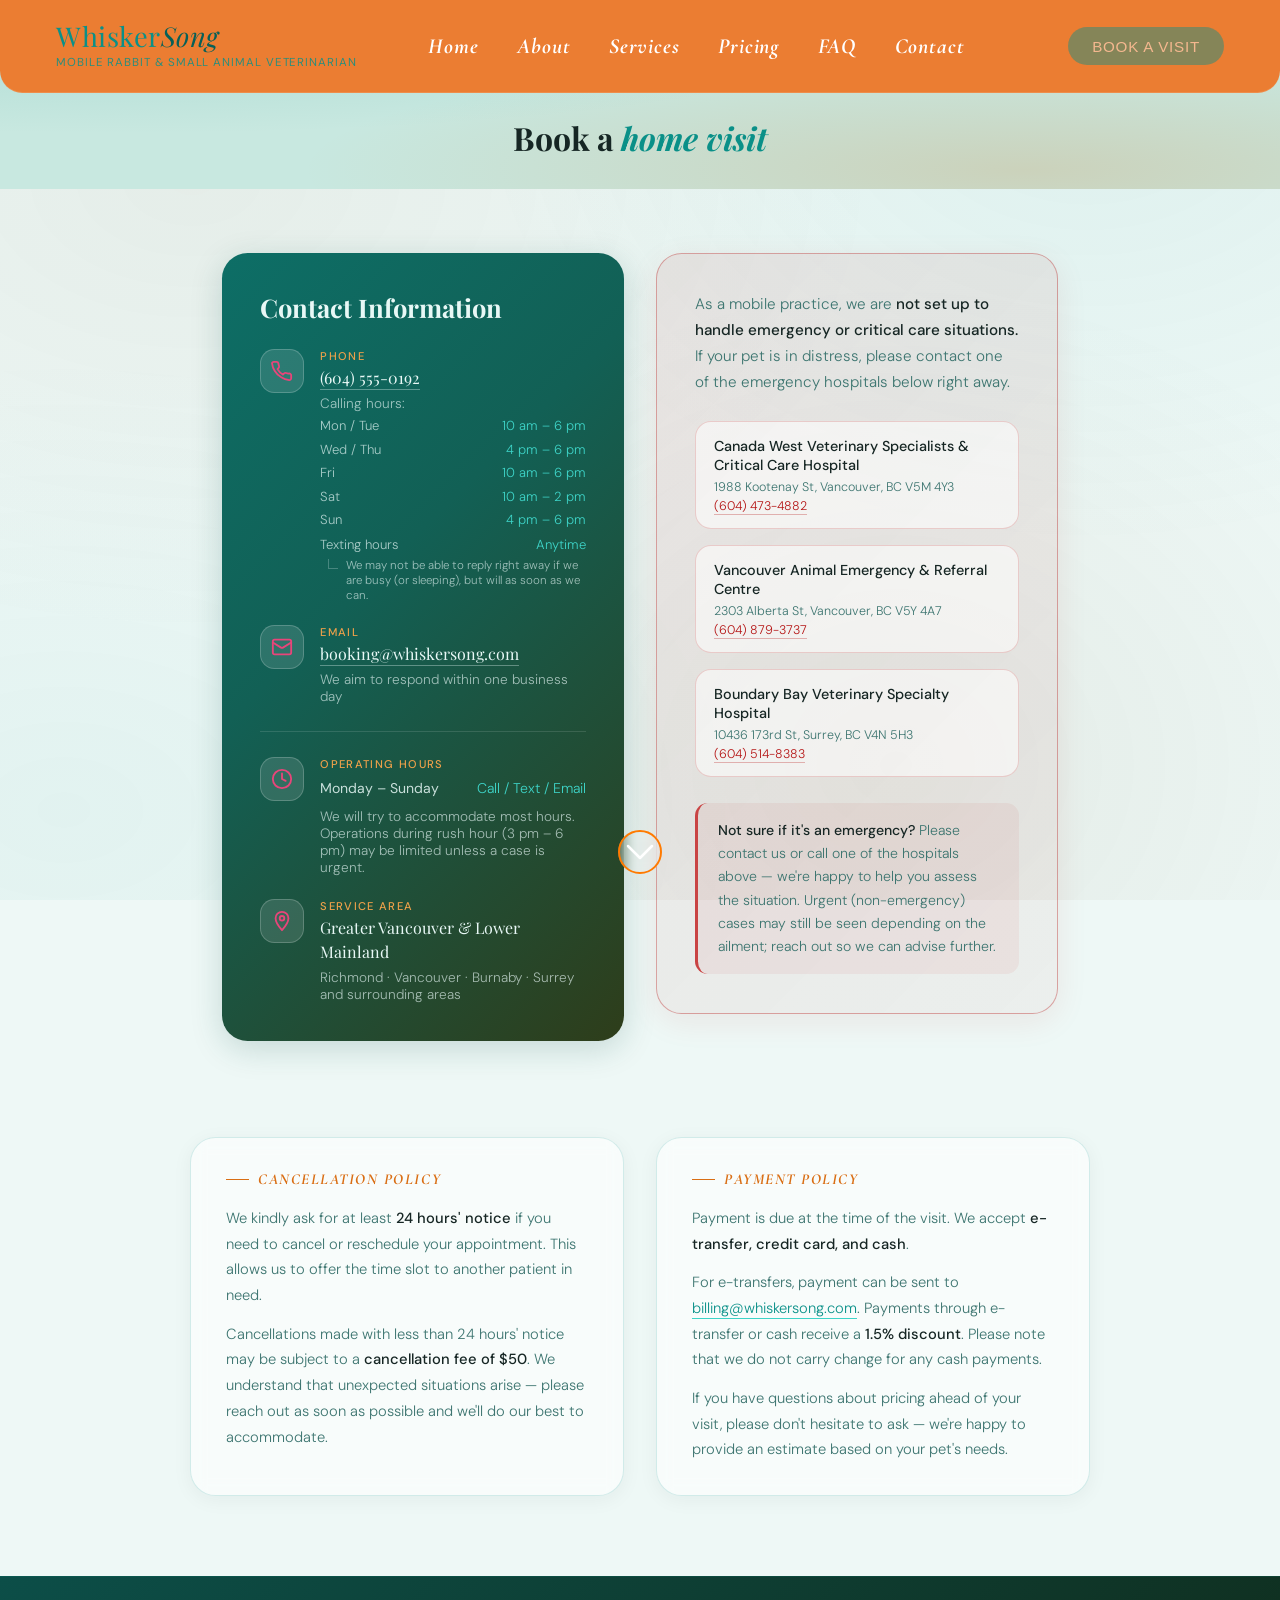
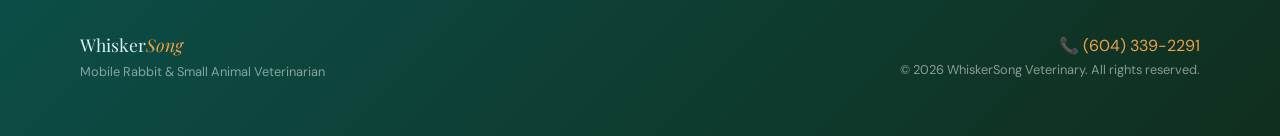
==== whiskersong_-_Book_a_Visit.html @ cba2623b "Rename whiskersong_-_Book_a_Visit(1).html to whiskersong_-_Book_a_Visit.html" ====
<!DOCTYPE html>
<html lang="en">
<head>
<meta charset="UTF-8">
<meta name="viewport" content="width=device-width, initial-scale=1.0">
<title>Book a Visit | WhiskerSong Mobile Rabbit & Small Animal Veterinarian</title>
<meta name="description" content="Book a home visit with WhiskerSong, mobile veterinarian specializing in rabbits, guinea pigs, chinchillas, rats, hedgehogs, ferrets, and other small animals. Serving Greater Vancouver, BC.">
<link href="https://fonts.googleapis.com/css2?family=Playfair+Display:ital,wght@0,400;0,600;1,400&family=DM+Sans:wght@300;400;500&family=Cormorant+Garamond:ital,wght@0,500;1,500&display=swap" rel="stylesheet">
<style>
  :root {
    --sage: #18b8ac;
    --sage-light: #3ed4c8;
    --sage-dark: #0a9088;
    --cream: #e4f2f0;
    --warm-white: #eef8f6;
    --sand: #cce8e4;
    --terra: #d96e14;
    --terra-light: #eda04a;
    --charcoal: #162624;
    --mid: #3d7570;
    --light-text: #6aadaa;
  }

  * { margin: 0; padding: 0; box-sizing: border-box; }
  html { scroll-behavior: smooth; }

  body {
    font-family: 'DM Sans', sans-serif;
    background: var(--warm-white);
    color: var(--charcoal);
    overflow-x: hidden;
  }

  body::before {
    content: '';
    position: fixed; inset: 0; z-index: 0; pointer-events: none;
    background-image:
      radial-gradient(ellipse at 15% 20%, rgba(101,72,28,0.06) 0%, transparent 45%),
      radial-gradient(ellipse at 85% 10%, rgba(10,144,136,0.07) 0%, transparent 40%),
      radial-gradient(ellipse at 70% 85%, rgba(101,72,28,0.07) 0%, transparent 45%),
      radial-gradient(ellipse at 5% 90%,  rgba(10,144,136,0.05) 0%, transparent 40%);
  }

  /* ── NAV ── */
  nav {
    position: fixed; top: 0; left: 0; right: 0; z-index: 100;
    display: flex; align-items: center; justify-content: space-between;
    flex-wrap: wrap; gap: 1rem;
    padding: 1.4rem 3.5rem;
    background: rgba(235,125,50,1.0);
    backdrop-filter: blur(14px);
    border-bottom: 1px solid rgba(255,255,255,0.12);
    border-radius: 0 0 1.4rem 1.4rem;
  }
  .nav-logo {
    font-family: 'Playfair Display', serif;
    font-size: 1.15rem; color: var(--sage-dark); letter-spacing: 0.02em;
  }
  .nav-logo span { color: var(--terra); font-style: italic; }
  .nav-links { display: flex; gap: 2.4rem; list-style: none; flex-wrap: wrap; margin-left: -2rem; }
  .nav-links a {
    text-decoration: none; font-size: 1.35rem; font-weight: 700;
    font-family: 'Cormorant Garamond', serif; font-style: italic;
    color: white; letter-spacing: 0.04em;
    transition: color 0.2s;
  }
  .nav-links a:hover { color: rgba(255,255,255,0.7); }
  .nav-links a.active { color: rgba(255,255,255,0.7); border-bottom: 2px solid rgba(255,255,255,0.5); padding-bottom: 2px; }
  .nav-cta {
    background: #0a9088; color: white;
    border: none; padding: 0.65rem 1.5rem; border-radius: 2rem;
    font-size: 0.95rem; font-weight: 500; letter-spacing: 0.05em;
    text-transform: uppercase; cursor: pointer; transition: background 0.2s;
  }
  .nav-cta:hover { background: #076058; }
  .nav-cta-active {
    background: #0a9088;
    opacity: 0.45;
    pointer-events: none;
  }

  /* ── PAGE HEADER ── */
  .page-header {
    padding: 7.5rem 5rem 2rem;
    background:
      radial-gradient(ellipse at 80% 90%, rgba(217,110,20,0.18) 0%, transparent 50%),
      radial-gradient(ellipse at 10% 20%, rgba(10,144,136,0.12) 0%, transparent 45%),
      #c8e8e0;
    position: relative;
    text-align: center;
  }

  .page-header h1 {
    font-family: 'Playfair Display', serif;
    font-size: clamp(1.5rem, 2.5vw, 2rem);
    line-height: 1.15; color: var(--charcoal); margin-bottom: 0;
  }
  .page-header h1 em { color: var(--sage-dark); font-style: italic; }

  /* ── MAIN CONTENT ── */
  main {
    position: relative; z-index: 1;
    max-width: 900px;
    margin: 0 auto;
    padding: 4rem 2rem 6rem;
    display: grid;
    grid-template-columns: 1fr 1fr;
    gap: 2rem;
    align-items: start;
  }

  /* ── CONTACT CARD ── */
  .contact-card {
    background: linear-gradient(135deg, #0d6e66 0%, #126055 40%, #2e3d1a 100%);
    border: none;
    border-radius: 1.6rem;
    padding: 2.4rem;
    box-shadow: 0 8px 32px rgba(10,80,70,0.18);
  }

  .card-eyebrow {
    font-family: 'Cormorant Garamond', serif;
    font-style: italic; font-weight: 700;
    font-size: 1rem; letter-spacing: 0.1em; text-transform: uppercase;
    color: var(--terra-light); margin-bottom: 1.4rem;
    display: flex; align-items: center; gap: 0.6rem;
  }
  .card-eyebrow::before {
    content: ''; display: inline-block;
    width: 1.4rem; height: 1px; background: var(--terra-light); flex-shrink: 0;
  }

  .contact-card h2 {
    font-family: 'Playfair Display', serif;
    font-size: 1.6rem; color: #e8f8f6; margin-bottom: 1.6rem;
    line-height: 1.25;
  }

  .contact-item {
    display: flex; align-items: flex-start; gap: 1rem;
    margin-bottom: 1.4rem;
  }
  .contact-item:last-child { margin-bottom: 0; }

  .contact-icon {
    width: 44px; height: 44px; flex-shrink: 0;
    background: rgba(255,255,255,0.12); border: 1px solid rgba(255,255,255,0.2);
    border-radius: 0.9rem;
    display: flex; align-items: center; justify-content: center;
  }

  .contact-label {
    font-size: 0.7rem; text-transform: uppercase;
    letter-spacing: 0.12em; color: var(--terra-light);
    margin-bottom: 0.2rem; font-weight: 500;
  }

  .contact-value {
    font-family: 'Playfair Display', serif;
    font-size: 1rem; color: #e8f8f6; line-height: 1.5;
  }

  .contact-value a {
    color: #e8f8f6; text-decoration: none;
    border-bottom: 1px solid rgba(232,248,246,0.35); padding-bottom: 1px;
    transition: color 0.2s, border-color 0.2s;
  }
  .contact-value a:hover { color: var(--terra-light); border-color: var(--terra-light); }

  .contact-sub {
    font-size: 0.85rem; color: rgba(232,248,246,0.65); font-weight: 300; margin-top: 0.3rem;
  }

  .divider {
    border: none; border-top: 1px solid rgba(255,255,255,0.12);
    margin: 1.6rem 0;
  }

  .hours-table { margin-top: 0.5rem; display: flex; flex-direction: column; gap: 0.35rem; }
  .hours-mini {
    margin-top: 0.35rem; margin-bottom: 0.1rem;
    display: flex; flex-direction: column; gap: 0.4rem;
  }
  .hours-mini-row {
    display: flex; justify-content: space-between;
    font-size: 0.82rem; color: rgba(232,248,246,0.7); font-weight: 300;
    column-gap: 1.5rem;
  }
  .hours-mini-row span:first-child { min-width: 6rem; }
  .hours-mini-row .cyan { color: var(--sage-light); }
  .hours-row {
    display: flex; justify-content: space-between; align-items: center;
    font-size: 0.88rem; color: rgba(232,248,246,0.85);
  }
  .hours-row .day { font-weight: 400; }
  .hours-row .time { font-weight: 300; color: var(--sage-light); }
  .hours-divider {
    height: 1px; background: rgba(255,255,255,0.12);
    margin: 0.4rem 0;
  }

  /* ── EMERGENCY CARD ── */
  .emergency-card {
    background: linear-gradient(135deg, rgba(180,20,20,0.08) 0%, rgba(180,20,20,0.04) 100%);
    border: 1.5px solid rgba(180,20,20,0.35);
    border-radius: 1.6rem;
    padding: 2.4rem;
    box-shadow: 0 8px 32px rgba(180,20,20,0.08);
  }

  .emergency-card .card-eyebrow {
    color: #b41414;
  }
  .emergency-card .card-eyebrow::before {
    background: #b41414;
  }

  .emergency-card h2 {
    font-family: 'Playfair Display', serif;
    font-size: 1.5rem; color: var(--charcoal); margin-bottom: 0.9rem;
    line-height: 1.25;
  }

  .emergency-intro {
    font-size: 0.95rem; line-height: 1.7; color: var(--mid);
    font-weight: 300; margin-bottom: 1.6rem;
  }

  .emergency-intro strong {
    color: var(--charcoal); font-weight: 500;
  }

  .hospital-list {
    list-style: none;
    display: flex; flex-direction: column; gap: 1rem;
    margin-bottom: 1.6rem;
  }

  .hospital-item {
    padding: 0.9rem 1.1rem;
    background: rgba(255,255,255,0.55);
    border: 1px solid rgba(180,20,20,0.18);
    border-radius: 1rem;
    transition: border-color 0.2s, background 0.2s;
  }
  .hospital-item:hover {
    border-color: rgba(180,20,20,0.38);
    background: rgba(255,255,255,0.8);
  }

  .hospital-icon { display: none; }

  .hospital-name {
    font-size: 0.9rem; font-weight: 500; color: var(--charcoal);
    line-height: 1.35; margin-bottom: 0.15rem;
  }

  .hospital-note {
    font-size: 0.78rem; color: var(--mid); font-weight: 300; margin-top: 0.2rem;
  }

  .hospital-note a {
    color: #b41414; text-decoration: none;
    border-bottom: 1px solid rgba(180,20,20,0.3);
    transition: color 0.2s;
  }
  .hospital-note a:hover { color: #8a0e0e; }

  .emergency-footer {
    font-size: 0.88rem; line-height: 1.65; color: var(--mid);
    font-weight: 300;
    padding: 1rem 1.2rem;
    background: rgba(180,20,20,0.06);
    border-radius: 0.8rem;
    border-left: 3px solid #c94444;
  }
  .emergency-footer strong { color: var(--charcoal); font-weight: 500; }

  /* ── FOOTER ── */
  footer {
    background: linear-gradient(135deg, #0c4e48 0%, #102e1e 100%);
    color: rgba(255,255,255,0.5);
    padding: 3.5rem 5rem;
    display: flex; justify-content: space-between; align-items: center;
    border-top: 1px solid rgba(10,144,136,0.2);
  }
  .footer-brand { font-family: 'Playfair Display', serif; font-size: 1.1rem; color: #d8f0ee; margin-bottom: 0.4rem; }
  .footer-brand span { color: var(--terra-light); font-style: italic; }
  .footer-sub { font-size: 0.8rem; }
  .footer-links { display: flex; gap: 2rem; list-style: none; }
  .footer-links a { text-decoration: none; font-size: 0.82rem; color: rgba(255,255,255,0.4); transition: color 0.2s; }
  .footer-links a:hover { color: var(--sage-light); }
  .footer-right { text-align: right; font-size: 0.8rem; }
  .footer-phone { color: var(--terra-light); font-size: 1rem; margin-bottom: 0.3rem; }

  /* ── ANIMATIONS ── */
  .fade-up { opacity: 0; transform: translateY(20px); animation: fadeUp 0.65s ease forwards; }
  @keyframes fadeUp { to { opacity: 1; transform: translateY(0); } }
  .delay-1 { animation-delay: 0.1s; }
  .delay-2 { animation-delay: 0.22s; }
  .delay-3 { animation-delay: 0.34s; }

  /* ── RESPONSIVE ── */
  @media (max-width: 700px) {
    nav { padding: 1rem 1.5rem; }
    .nav-links { gap: 1.2rem; }
    .nav-links a { font-size: 1.05rem; }
    .page-header { padding: 8rem 2rem 3.5rem; text-align: center; }
    main { grid-template-columns: 1fr; padding: 3rem 1.2rem 5rem; }
    footer { flex-direction: column; gap: 1.5rem; text-align: center; padding: 2.5rem 2rem; }
    .footer-right { text-align: center; }
  }
</style>
</head>
<body>

<!-- NAV -->
<nav role="navigation" aria-label="Main navigation">
  <div class="nav-logo">
    <div style="font-family:'Playfair Display',serif;font-size:1.7rem;color:#0a9088;letter-spacing:0.02em;line-height:1.1;">Whisker<span style="color:#076058;font-style:italic;">Song</span></div>
    <div style="font-family:'DM Sans',sans-serif;font-size:0.72rem;color:#0a9088;letter-spacing:0.08em;text-transform:uppercase;opacity:0.85;margin-top:0.15rem;">Mobile Rabbit & Small Animal Veterinarian</div>
  </div>
  <ul class="nav-links">
    <li><a href="#">Home</a></li>
    <li><a href="#">About</a></li>
    <li><a href="#">Services</a></li>
    <li><a href="#">Pricing</a></li>
    <li><a href="#">FAQ</a></li>
    <li><a href="#">Contact</a></li>
  </ul>
  <button class="nav-cta nav-cta-active">Book a Visit</button>
</nav>

<!-- PAGE HEADER -->
<div class="page-header">
  <h1 class="fade-up">Book a <em>home visit</em></h1>
</div>

<!-- MAIN CONTENT -->
<main>

  <!-- CONTACT INFO CARD -->
  <div class="contact-card fade-up delay-1">
    <h2>Contact Information</h2>

    <div class="contact-item">
      <div class="contact-icon"><svg width="22" height="22" viewBox="0 0 24 24" fill="none" stroke="#e8457a" stroke-width="2" stroke-linecap="round" stroke-linejoin="round"><path d="M22 16.92v3a2 2 0 0 1-2.18 2 19.79 19.79 0 0 1-8.63-3.07A19.5 19.5 0 0 1 4.15 12a19.79 19.79 0 0 1-3.07-8.67A2 2 0 0 1 3.06 2h3a2 2 0 0 1 2 1.72c.127.96.361 1.903.7 2.81a2 2 0 0 1-.45 2.11L7.09 9.91a16 16 0 0 0 6 6l1.27-1.27a2 2 0 0 1 2.11-.45c.907.339 1.85.573 2.81.7A2 2 0 0 1 22 16.92z"/></svg></div>
      <div>
        <div class="contact-label">Phone</div>
        <div class="contact-value"><a href="tel:+16045550192">(604) 555-0192</a></div>
        <div class="contact-sub">Calling hours:</div>
        <div class="hours-mini">
          <div class="hours-mini-row"><span>Mon / Tue</span><span class="cyan">10 am – 6 pm</span></div>
          <div class="hours-mini-row"><span>Wed / Thu</span><span class="cyan">4 pm – 6 pm</span></div>
          <div class="hours-mini-row"><span>Fri</span><span class="cyan">10 am – 6 pm</span></div>
          <div class="hours-mini-row"><span>Sat</span><span class="cyan">10 am – 2 pm</span></div>
          <div class="hours-mini-row"><span>Sun</span><span class="cyan">4 pm – 6 pm</span></div>
        </div>
        <div class="hours-mini" style="margin-top:0.5rem">
          <div class="hours-mini-row"><span>Texting hours</span><span class="cyan">Anytime</span></div>
        </div>
        <div style="display:flex; gap:0.5rem; margin-top:0.3rem; padding-left:0.5rem;">
          <div style="width:0.6rem; height:0.6rem; border-left:1px solid rgba(232,248,246,0.25); border-bottom:1px solid rgba(232,248,246,0.25); flex-shrink:0; align-self:flex-start; margin-top:0.1rem;"></div>
          <div class="contact-sub" style="font-size:0.72rem; margin-top:0;">We may not be able to reply right away if we are busy (or sleeping), but will as soon as we can.</div>
        </div>
      </div>
    </div>

    <div class="contact-item">
      <div class="contact-icon"><svg width="22" height="22" viewBox="0 0 24 24" fill="none" stroke="#e8457a" stroke-width="2" stroke-linecap="round" stroke-linejoin="round"><rect x="2" y="4" width="20" height="16" rx="2"/><path d="m22 7-8.97 5.7a1.94 1.94 0 0 1-2.06 0L2 7"/></svg></div>
      <div>
        <div class="contact-label">Email</div>
        <div class="contact-value"><a href="mailto:booking@whiskersong.com">booking@whiskersong.com</a></div>
        <div class="contact-sub">We aim to respond within one business day</div>
      </div>
    </div>

    <hr class="divider">

    <div class="contact-item">
      <div class="contact-icon"><svg width="22" height="22" viewBox="0 0 24 24" fill="none" stroke="#e8457a" stroke-width="2" stroke-linecap="round" stroke-linejoin="round"><circle cx="12" cy="12" r="10"/><polyline points="12 6 12 12 16 14"/></svg></div>
      <div style="width:100%">
        <div class="contact-label">Operating Hours</div>
        <div class="hours-table">
          <div class="hours-row"><span class="day">Monday – Sunday</span><span class="time">Call / Text / Email</span></div>
        </div>
        <div class="contact-sub" style="margin-top:0.7rem">We will try to accommodate most hours. Operations during rush hour (3 pm – 6 pm) may be limited unless a case is urgent.</div>
      </div>
    </div>

    <div class="contact-item">
      <div class="contact-icon"><svg width="22" height="22" viewBox="0 0 24 24" fill="none" stroke="#e8457a" stroke-width="2" stroke-linecap="round" stroke-linejoin="round"><path d="M12 2C8.13 2 5 5.13 5 9c0 5.25 7 13 7 13s7-7.75 7-13c0-3.87-3.13-7-7-7z"/><circle cx="12" cy="9" r="2.5"/></svg></div>
      <div>
        <div class="contact-label">Service Area</div>
        <div class="contact-value">Greater Vancouver & Lower Mainland</div>
        <div class="contact-sub">Richmond · Vancouver · Burnaby · Surrey and surrounding areas</div>
      </div>
    </div>
  </div>

  <!-- EMERGENCY DISCLAIMER CARD -->
  <div class="emergency-card fade-up delay-2">

    <p class="emergency-intro">
      As a mobile practice, we are <strong>not set up to handle emergency or critical care situations.</strong> If your pet is in distress, please contact one of the emergency hospitals below right away.
    </p>

    <ul class="hospital-list" aria-label="Emergency veterinary hospitals">
      <li class="hospital-item">
        <div class="hospital-name">Canada West Veterinary Specialists & Critical Care Hospital</div>
        <div class="hospital-note">1988 Kootenay St, Vancouver, BC V5M 4Y3</div>
        <div class="hospital-note"><a href="tel:+16044734882">(604) 473-4882</a></div>
      </li>
      <li class="hospital-item">
        <div class="hospital-name">Vancouver Animal Emergency & Referral Centre</div>
        <div class="hospital-note">2303 Alberta St, Vancouver, BC V5Y 4A7</div>
        <div class="hospital-note"><a href="tel:+16048793737">(604) 879-3737</a></div>
      </li>
      <li class="hospital-item">
        <div class="hospital-name">Boundary Bay Veterinary Specialty Hospital</div>
        <div class="hospital-note">10436 173rd St, Surrey, BC V4N 5H3</div>
        <div class="hospital-note"><a href="tel:+16045148383">(604) 514-8383</a></div>
      </li>
    </ul>

    <div class="emergency-footer">
      <strong>Not sure if it's an emergency?</strong> Please contact us or call one of the hospitals above — we're happy to help you assess the situation. Urgent (non-emergency) cases may still be seen depending on the ailment; reach out so we can advise further.
    </div>
  </div>

</main>

<!-- POLICY SECTION -->
<section class="policy-section">
  <div class="policy-grid">

    <div class="policy-card">
      <div class="policy-eyebrow">Cancellation Policy</div>
      <p>We kindly ask for at least <strong>24 hours' notice</strong> if you need to cancel or reschedule your appointment. This allows us to offer the time slot to another patient in need.</p>
      <p>Cancellations made with less than 24 hours' notice may be subject to a <strong>cancellation fee of $50</strong>. We understand that unexpected situations arise — please reach out as soon as possible and we'll do our best to accommodate.</p>
    </div>

    <div class="policy-card">
      <div class="policy-eyebrow">Payment Policy</div>
      <p>Payment is due at the time of the visit. We accept <strong>e-transfer, credit card, and cash</strong>.</p>
      <p>For e-transfers, payment can be sent to <a href="mailto:billing@whiskersong.com">billing@whiskersong.com</a>. Payments through e-transfer or cash receive a <strong>1.5% discount</strong>. Please note that we do not carry change for any cash payments.</p>
      <p>If you have questions about pricing ahead of your visit, please don't hesitate to ask — we're happy to provide an estimate based on your pet's needs.</p>
    </div>

  </div>
</section>

<style>
  .policy-section {
    position: relative; z-index: 1;
    padding: 0 2rem 5rem;
  }
  .policy-grid {
    max-width: 900px; margin: 0 auto;
    display: grid; grid-template-columns: 1fr 1fr; gap: 2rem;
  }
  .policy-card {
    background: rgba(255,255,255,0.6);
    border: 1px solid rgba(10,144,136,0.16);
    border-radius: 1.6rem;
    padding: 2rem 2.2rem;
    box-shadow: 0 4px 20px rgba(22,38,36,0.05);
    backdrop-filter: blur(8px);
  }
  .policy-eyebrow {
    font-family: 'Cormorant Garamond', serif;
    font-style: italic; font-weight: 700;
    font-size: 0.95rem; letter-spacing: 0.1em; text-transform: uppercase;
    color: var(--terra); margin-bottom: 1.1rem;
    display: flex; align-items: center; gap: 0.6rem;
  }
  .policy-eyebrow::before {
    content: ''; display: inline-block;
    width: 1.4rem; height: 1px; background: var(--terra); flex-shrink: 0;
  }
  .policy-card p {
    font-size: 0.92rem; line-height: 1.75; color: var(--mid);
    font-weight: 300; margin-bottom: 0.8rem;
  }
  .policy-card p:last-child { margin-bottom: 0; }
  .policy-card p strong { color: var(--charcoal); font-weight: 500; }
  .policy-card p a {
    color: var(--sage-dark); text-decoration: none;
    border-bottom: 1px solid var(--sage-light);
    transition: color 0.2s, border-color 0.2s;
  }
  .policy-card p a:hover { color: var(--terra); border-color: var(--terra); }

  @media (max-width: 700px) {
    .policy-grid { grid-template-columns: 1fr; }
    .policy-section { padding: 0 1.2rem 4rem; }
  }
</style>

<!-- FOOTER -->
<footer role="contentinfo" aria-label="Site footer">
  <div>
    <div class="footer-brand">Whisker<span>Song</span></div>
    <div class="footer-sub">Mobile Rabbit & Small Animal Veterinarian</div>
  </div>
  <ul class="footer-links">
  </ul>
  <div class="footer-right">
    <div class="footer-phone">📞 (604) 339-2291</div>
    <div>© 2026 WhiskerSong Veterinary. All rights reserved.</div>
  </div>
</footer>

<!-- Scroll Down indicator -->
<div class="scroll-down" id="scrollDown" aria-label="Scroll down" role="button" tabindex="0" onclick="window.scrollBy({top: window.innerHeight * 0.8, behavior: 'smooth'})">
  <svg width="36" height="36" viewBox="0 0 36 36" fill="none" xmlns="http://www.w3.org/2000/svg">
    <polyline points="6,12 18,24 30,12" stroke="white" stroke-width="2.5" stroke-linecap="round" stroke-linejoin="round"/>
  </svg>
</div>

<!-- Scroll Up indicator -->
<div class="scroll-up" id="scrollUp" aria-label="Scroll to previous section" role="button" tabindex="0">
  <svg width="36" height="36" viewBox="0 0 36 36" fill="none" xmlns="http://www.w3.org/2000/svg">
    <polyline points="6,24 18,12 30,24" stroke="white" stroke-width="2.5" stroke-linecap="round" stroke-linejoin="round"/>
  </svg>
</div>

<style>
  .scroll-down, .scroll-up {
    position: fixed;
    left: 50%;
    transform: translateX(-50%);
    z-index: 200;
    cursor: pointer;
    width: 44px; height: 44px;
    display: flex; align-items: center; justify-content: center;
    border-radius: 50%;
    background: rgba(255,255,255,0.15);
    backdrop-filter: blur(6px);
    border: 2px solid #ff7a00;
    transition: opacity 0.4s ease, transform 0.3s ease, background 0.2s;
  }
  .scroll-down:hover, .scroll-up:hover {
    background: rgba(255,255,255,0.28);
    transform: translateX(-50%) scale(1.1);
  }
  .scroll-down { bottom: 1.6rem; animation: bobDown 2s ease-in-out infinite; }
  .scroll-up   { top: 5.5rem;   animation: bobUp   2s ease-in-out infinite; opacity: 0; pointer-events: none; border-color: #00d4c8; }

  .scroll-up.visible   { opacity: 1; pointer-events: auto; }
  .scroll-down.hidden  { opacity: 0; pointer-events: none; }

  @keyframes bobDown {
    0%, 100% { transform: translateX(-50%) translateY(0); }
    50%       { transform: translateX(-50%) translateY(5px); }
  }
  @keyframes bobUp {
    0%, 100% { transform: translateX(-50%) translateY(0); }
    50%       { transform: translateX(-50%) translateY(-5px); }
  }
</style>

<script>
  const scrollDown = document.getElementById('scrollDown');
  const scrollUp   = document.getElementById('scrollUp');

  const sections = Array.from(document.querySelectorAll('section, footer'));

  function getPreviousSection() {
    const threshold = window.scrollY - 80;
    const above = sections.filter(s => s.offsetTop < threshold);
    return above.length ? above[above.length - 1] : null;
  }

  scrollUp.addEventListener('click', () => {
    const prev = getPreviousSection();
    if (prev) {
      window.scrollTo({ top: prev.offsetTop, behavior: 'smooth' });
    } else {
      window.scrollTo({ top: 0, behavior: 'smooth' });
    }
  });

  window.addEventListener('scroll', () => {
    const scrolled = window.scrollY;
    const maxScroll = document.body.scrollHeight - window.innerHeight;

    if (scrolled > 120) {
      scrollUp.classList.add('visible');
    } else {
      scrollUp.classList.remove('visible');
    }

    if (scrolled >= maxScroll - 60) {
      scrollDown.classList.add('hidden');
    } else {
      scrollDown.classList.remove('hidden');
    }
  });
</script>

</body>
</html>
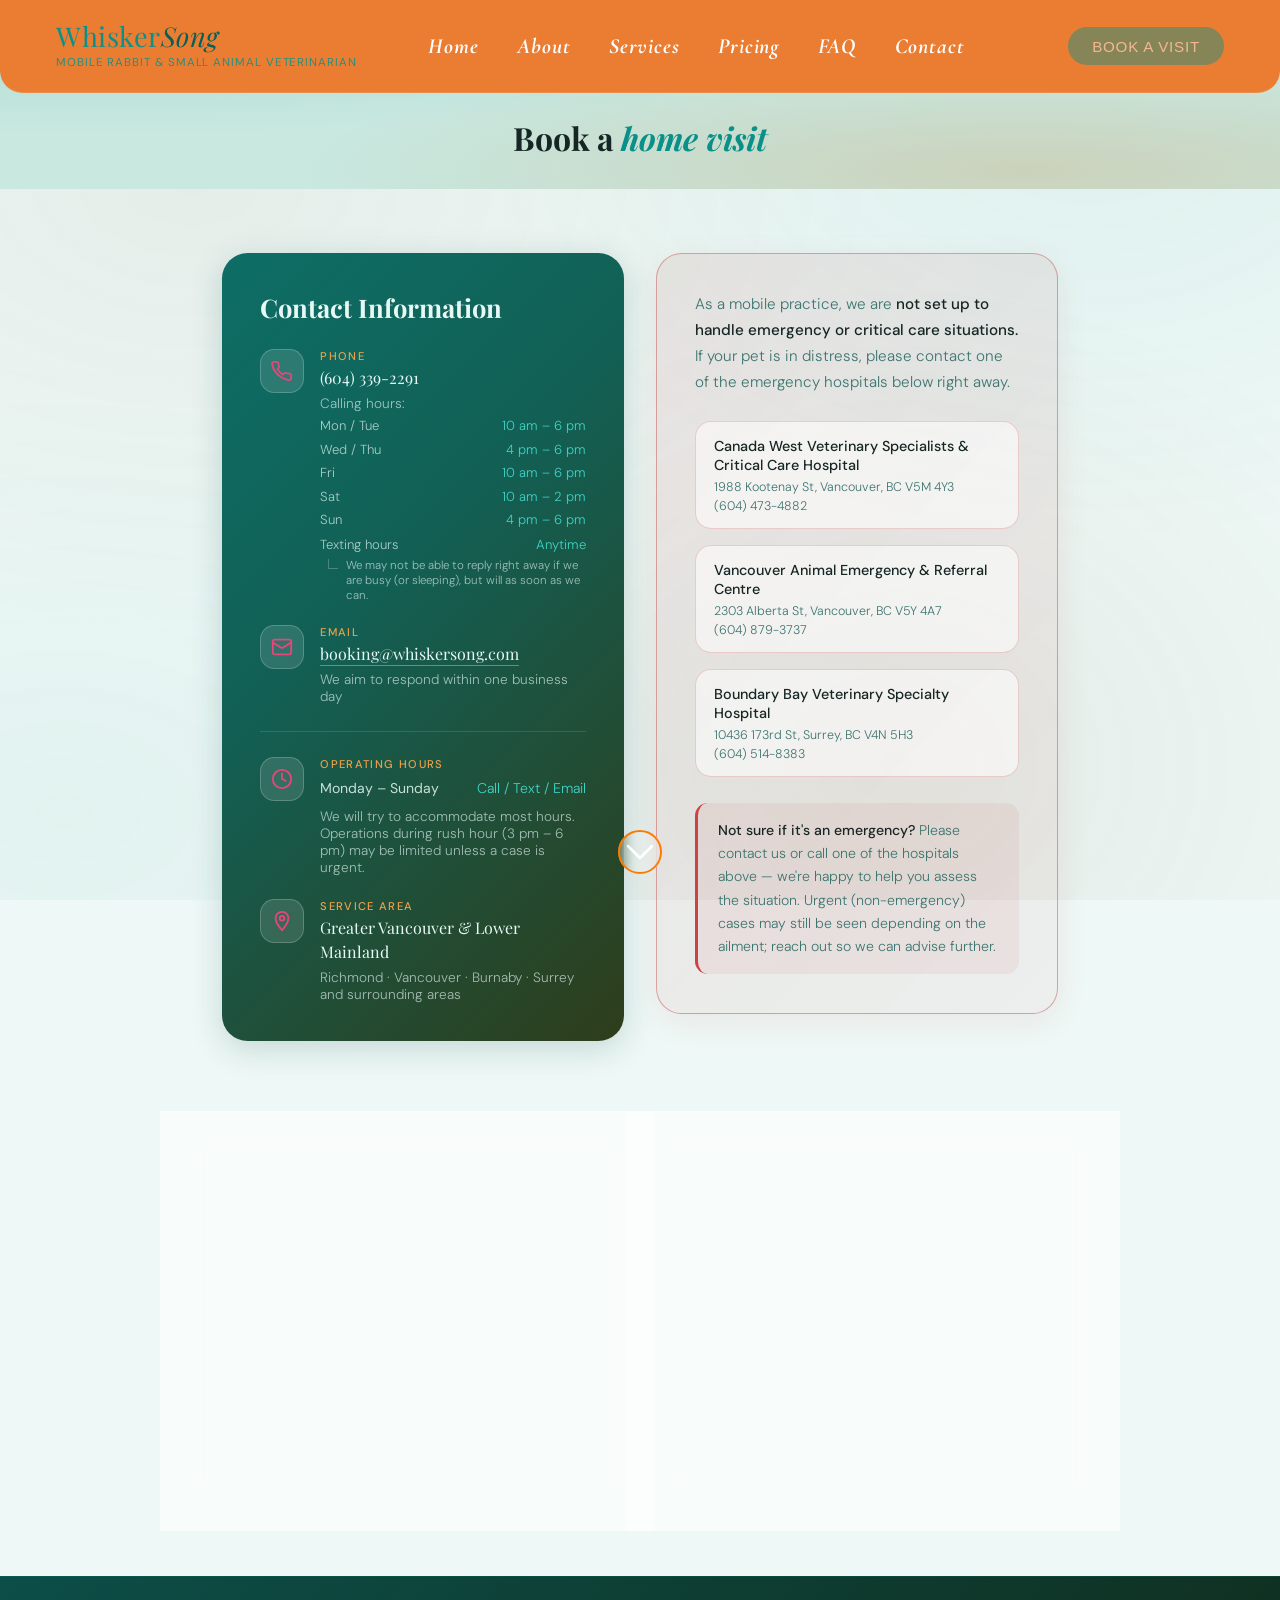
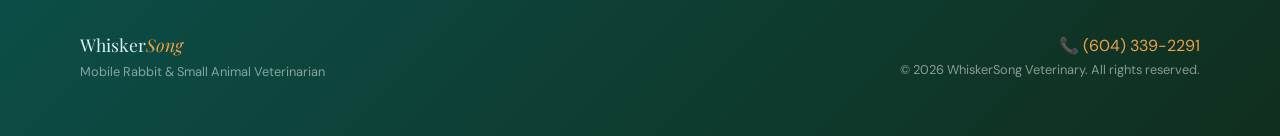
==== commit 5372b777: "Update whiskersong_-_Book_a_Visit.html" ====
--- a/whiskersong_-_Book_a_Visit.html
+++ b/whiskersong_-_Book_a_Visit.html
@@ -321,12 +321,12 @@
     <div style="font-family:'DM Sans',sans-serif;font-size:0.72rem;color:#0a9088;letter-spacing:0.08em;text-transform:uppercase;opacity:0.85;margin-top:0.15rem;">Mobile Rabbit & Small Animal Veterinarian</div>
   </div>
   <ul class="nav-links">
-    <li><a href="#">Home</a></li>
-    <li><a href="#">About</a></li>
-    <li><a href="#">Services</a></li>
-    <li><a href="#">Pricing</a></li>
-    <li><a href="#">FAQ</a></li>
-    <li><a href="#">Contact</a></li>
+    <li><a href="https://whiskersong.com" target="_top">Home</a></li>
+    <li><a href="https://whiskersong.com/about" target="_top">About</a></li>
+    <li><a href="https://whiskersong.com/services" target="_top">Services</a></li>
+    <li><a href="https://whiskersong.com/pricing" target="_top">Pricing</a></li>
+    <li><a href="https://whiskersong.com/faq" target="_top">FAQ</a></li>
+    <li><a href="https://whiskersong.com/contact" target="_top">Contact</a></li>
   </ul>
   <button class="nav-cta nav-cta-active">Book a Visit</button>
 </nav>
@@ -347,7 +347,7 @@
       <div class="contact-icon"><svg width="22" height="22" viewBox="0 0 24 24" fill="none" stroke="#e8457a" stroke-width="2" stroke-linecap="round" stroke-linejoin="round"><path d="M22 16.92v3a2 2 0 0 1-2.18 2 19.79 19.79 0 0 1-8.63-3.07A19.5 19.5 0 0 1 4.15 12a19.79 19.79 0 0 1-3.07-8.67A2 2 0 0 1 3.06 2h3a2 2 0 0 1 2 1.72c.127.96.361 1.903.7 2.81a2 2 0 0 1-.45 2.11L7.09 9.91a16 16 0 0 0 6 6l1.27-1.27a2 2 0 0 1 2.11-.45c.907.339 1.85.573 2.81.7A2 2 0 0 1 22 16.92z"/></svg></div>
       <div>
         <div class="contact-label">Phone</div>
-        <div class="contact-value"><a href="tel:+16045550192">(604) 555-0192</a></div>
+        <div class="contact-value">(604) 339-2291</div>
         <div class="contact-sub">Calling hours:</div>
         <div class="hours-mini">
           <div class="hours-mini-row"><span>Mon / Tue</span><span class="cyan">10 am – 6 pm</span></div>
@@ -409,17 +409,17 @@
       <li class="hospital-item">
         <div class="hospital-name">Canada West Veterinary Specialists & Critical Care Hospital</div>
         <div class="hospital-note">1988 Kootenay St, Vancouver, BC V5M 4Y3</div>
-        <div class="hospital-note"><a href="tel:+16044734882">(604) 473-4882</a></div>
+        <div class="hospital-note">(604) 473-4882</div>
       </li>
       <li class="hospital-item">
         <div class="hospital-name">Vancouver Animal Emergency & Referral Centre</div>
         <div class="hospital-note">2303 Alberta St, Vancouver, BC V5Y 4A7</div>
-        <div class="hospital-note"><a href="tel:+16048793737">(604) 879-3737</a></div>
+        <div class="hospital-note">(604) 879-3737</div>
       </li>
       <li class="hospital-item">
         <div class="hospital-name">Boundary Bay Veterinary Specialty Hospital</div>
         <div class="hospital-note">10436 173rd St, Surrey, BC V4N 5H3</div>
-        <div class="hospital-note"><a href="tel:+16045148383">(604) 514-8383</a></div>
+        <div class="hospital-note">(604) 514-8383</div>
       </li>
     </ul>
 
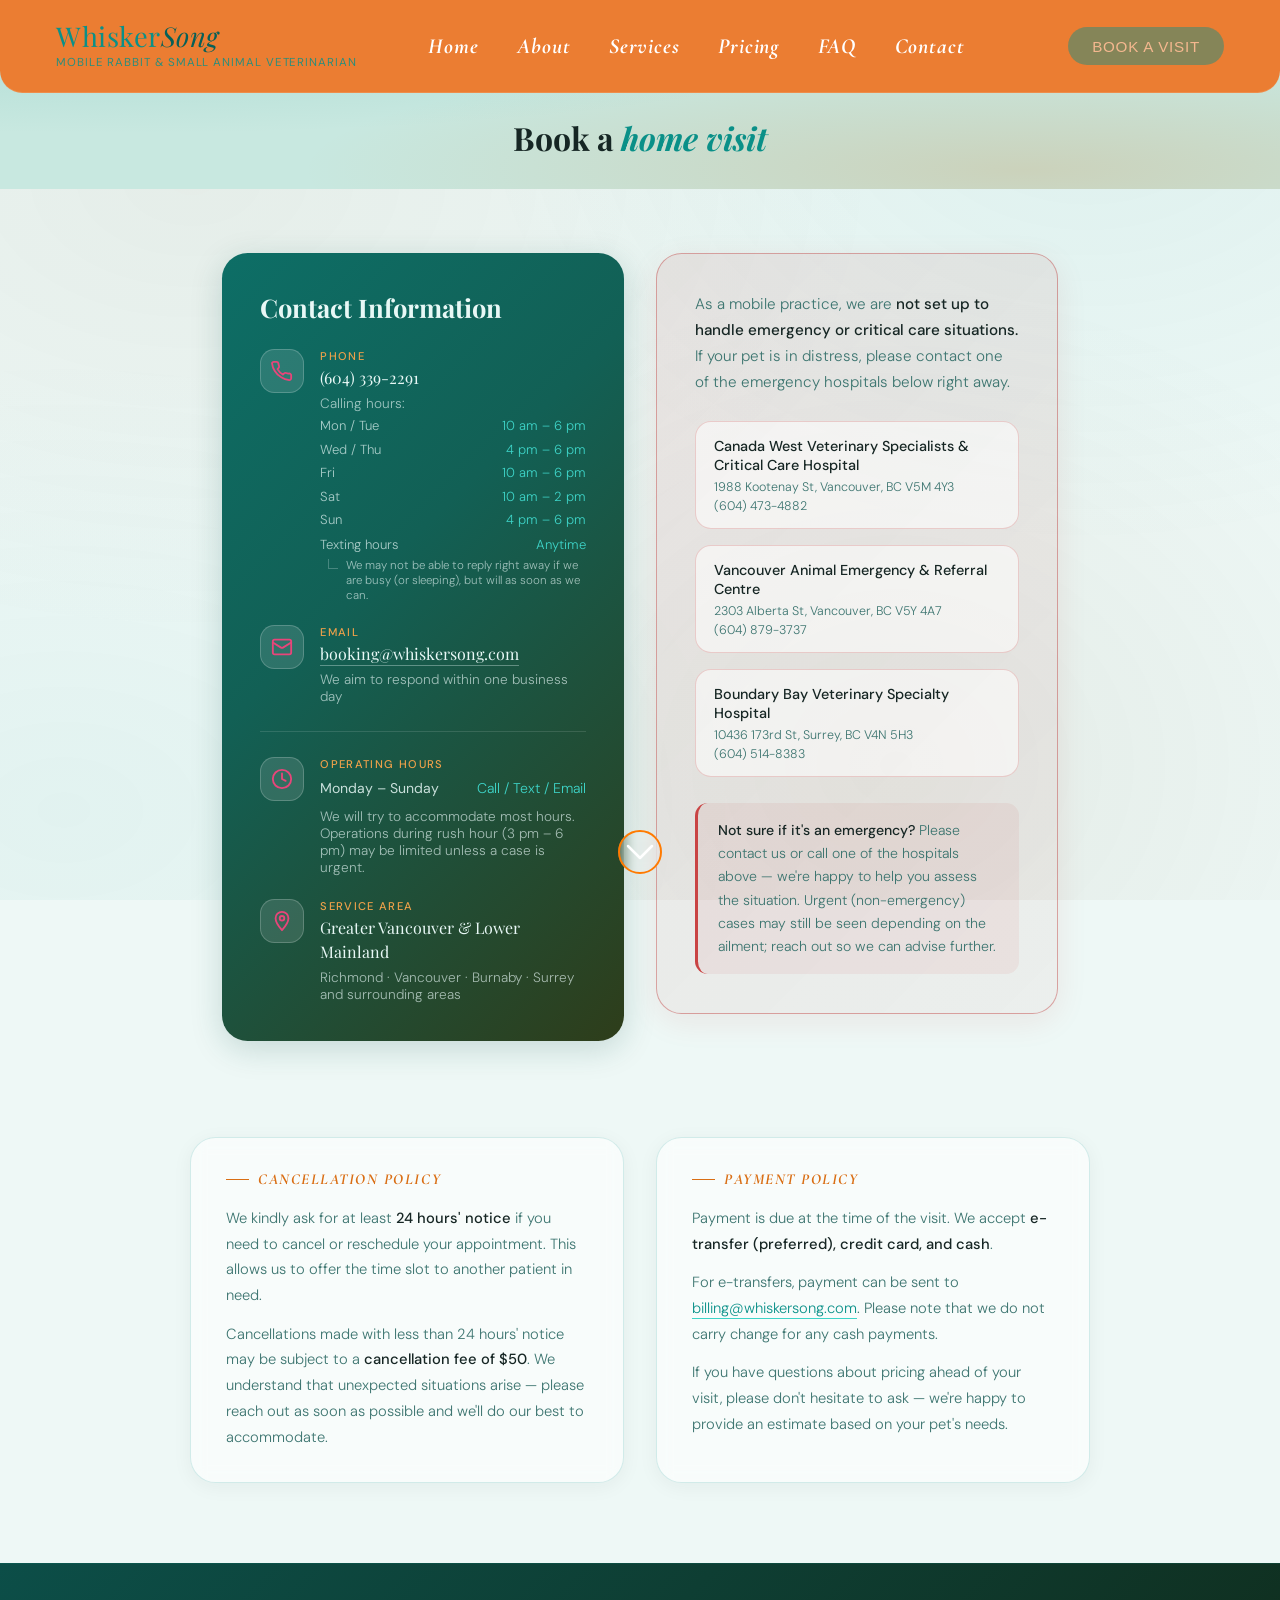
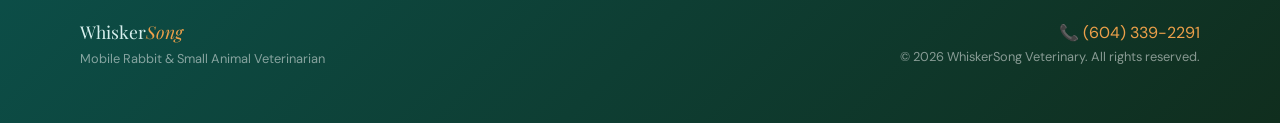
==== commit 0ccab141: "Update whiskersong_-_Book_a_Visit.html" ====
--- a/whiskersong_-_Book_a_Visit.html
+++ b/whiskersong_-_Book_a_Visit.html
@@ -442,8 +442,8 @@
 
     <div class="policy-card">
       <div class="policy-eyebrow">Payment Policy</div>
-      <p>Payment is due at the time of the visit. We accept <strong>e-transfer, credit card, and cash</strong>.</p>
-      <p>For e-transfers, payment can be sent to <a href="mailto:billing@whiskersong.com">billing@whiskersong.com</a>. Payments through e-transfer or cash receive a <strong>1.5% discount</strong>. Please note that we do not carry change for any cash payments.</p>
+      <p>Payment is due at the time of the visit. We accept <strong>e-transfer (preferred), credit card, and cash</strong>.</p>
+      <p>For e-transfers, payment can be sent to <a href="mailto:billing@whiskersong.com">billing@whiskersong.com</a>. Please note that we do not carry change for any cash payments.</p>
       <p>If you have questions about pricing ahead of your visit, please don't hesitate to ask — we're happy to provide an estimate based on your pet's needs.</p>
     </div>
 
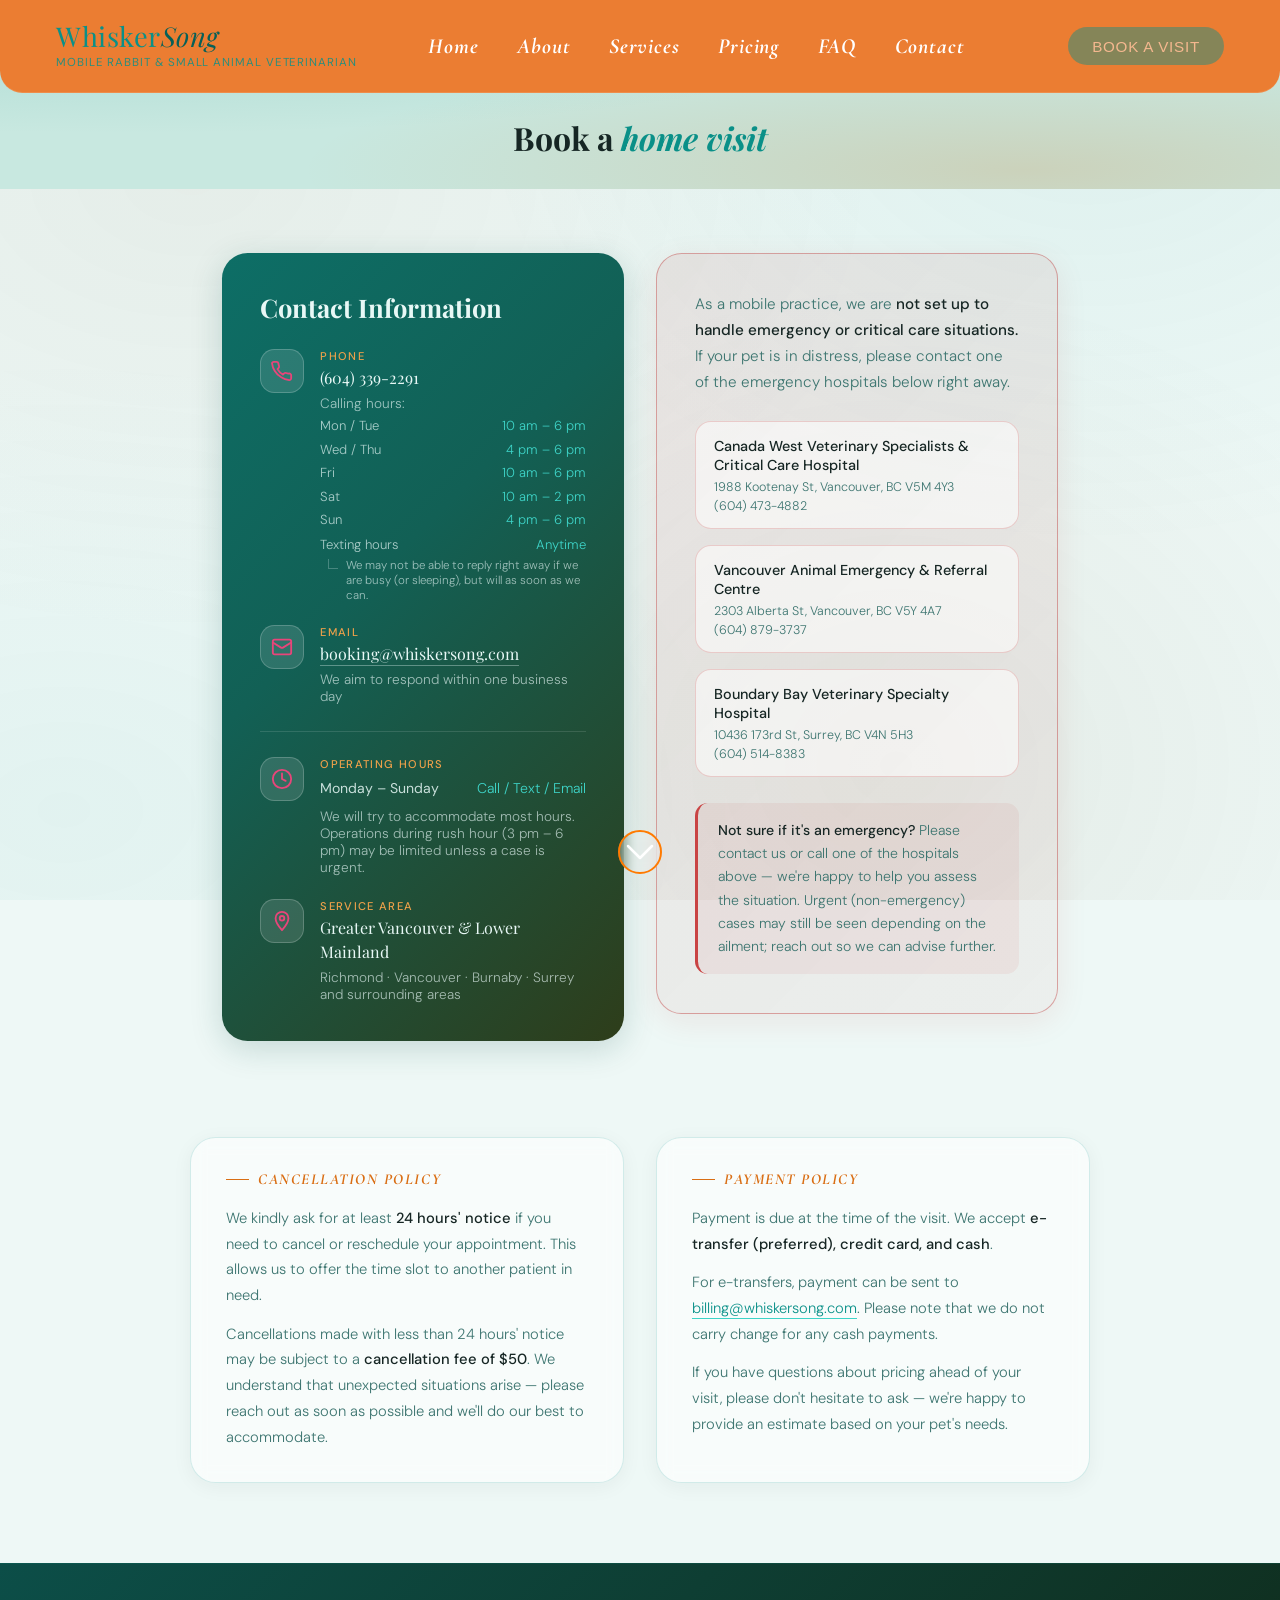
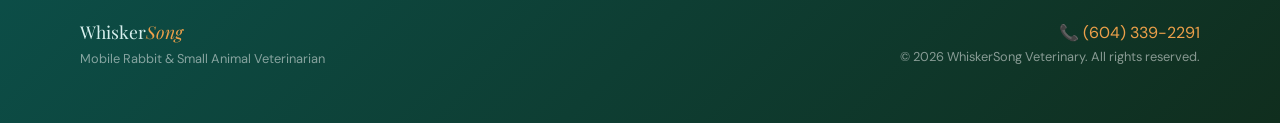
==== commit 0eadd4f9: "Add files via upload" ====
--- a/whiskersong_-_Book_a_Visit.html
+++ b/whiskersong_-_Book_a_Visit.html
@@ -6,80 +6,15 @@
 <title>Book a Visit | WhiskerSong Mobile Rabbit & Small Animal Veterinarian</title>
 <meta name="description" content="Book a home visit with WhiskerSong, mobile veterinarian specializing in rabbits, guinea pigs, chinchillas, rats, hedgehogs, ferrets, and other small animals. Serving Greater Vancouver, BC.">
 <link href="https://fonts.googleapis.com/css2?family=Playfair+Display:ital,wght@0,400;0,600;1,400&family=DM+Sans:wght@300;400;500&family=Cormorant+Garamond:ital,wght@0,500;1,500&display=swap" rel="stylesheet">
+<link rel="stylesheet" href="styles.css">
 <style>
-  :root {
-    --sage: #18b8ac;
-    --sage-light: #3ed4c8;
-    --sage-dark: #0a9088;
-    --cream: #e4f2f0;
-    --warm-white: #eef8f6;
-    --sand: #cce8e4;
-    --terra: #d96e14;
-    --terra-light: #eda04a;
-    --charcoal: #162624;
-    --mid: #3d7570;
-    --light-text: #6aadaa;
-  }
-
-  * { margin: 0; padding: 0; box-sizing: border-box; }
-  html { scroll-behavior: smooth; }
-
-  body {
-    font-family: 'DM Sans', sans-serif;
-    background: var(--warm-white);
-    color: var(--charcoal);
-    overflow-x: hidden;
-  }
-
-  body::before {
-    content: '';
-    position: fixed; inset: 0; z-index: 0; pointer-events: none;
-    background-image:
-      radial-gradient(ellipse at 15% 20%, rgba(101,72,28,0.06) 0%, transparent 45%),
-      radial-gradient(ellipse at 85% 10%, rgba(10,144,136,0.07) 0%, transparent 40%),
-      radial-gradient(ellipse at 70% 85%, rgba(101,72,28,0.07) 0%, transparent 45%),
-      radial-gradient(ellipse at 5% 90%,  rgba(10,144,136,0.05) 0%, transparent 40%);
-  }
-
-  /* ── NAV ── */
-  nav {
-    position: fixed; top: 0; left: 0; right: 0; z-index: 100;
-    display: flex; align-items: center; justify-content: space-between;
-    flex-wrap: wrap; gap: 1rem;
-    padding: 1.4rem 3.5rem;
-    background: rgba(235,125,50,1.0);
-    backdrop-filter: blur(14px);
-    border-bottom: 1px solid rgba(255,255,255,0.12);
-    border-radius: 0 0 1.4rem 1.4rem;
-  }
-  .nav-logo {
-    font-family: 'Playfair Display', serif;
-    font-size: 1.15rem; color: var(--sage-dark); letter-spacing: 0.02em;
-  }
-  .nav-logo span { color: var(--terra); font-style: italic; }
-  .nav-links { display: flex; gap: 2.4rem; list-style: none; flex-wrap: wrap; margin-left: -2rem; }
-  .nav-links a {
-    text-decoration: none; font-size: 1.35rem; font-weight: 700;
-    font-family: 'Cormorant Garamond', serif; font-style: italic;
-    color: white; letter-spacing: 0.04em;
-    transition: color 0.2s;
-  }
-  .nav-links a:hover { color: rgba(255,255,255,0.7); }
-  .nav-links a.active { color: rgba(255,255,255,0.7); border-bottom: 2px solid rgba(255,255,255,0.5); padding-bottom: 2px; }
-  .nav-cta {
-    background: #0a9088; color: white;
-    border: none; padding: 0.65rem 1.5rem; border-radius: 2rem;
-    font-size: 0.95rem; font-weight: 500; letter-spacing: 0.05em;
-    text-transform: uppercase; cursor: pointer; transition: background 0.2s;
-  }
-  .nav-cta:hover { background: #076058; }
-  .nav-cta-active {
+.nav-cta-active {
     background: #0a9088;
     opacity: 0.45;
     pointer-events: none;
   }
 
-  /* ── PAGE HEADER ── */
+/* ── PAGE HEADER ── */
   .page-header {
     padding: 7.5rem 5rem 2rem;
     background:
@@ -90,14 +25,15 @@
     text-align: center;
   }
 
-  .page-header h1 {
+.page-header h1 {
     font-family: 'Playfair Display', serif;
     font-size: clamp(1.5rem, 2.5vw, 2rem);
     line-height: 1.15; color: var(--charcoal); margin-bottom: 0;
   }
-  .page-header h1 em { color: var(--sage-dark); font-style: italic; }
-
-  /* ── MAIN CONTENT ── */
+
+.page-header h1 em { color: var(--sage-dark); font-style: italic; }
+
+/* ── MAIN CONTENT ── */
   main {
     position: relative; z-index: 1;
     max-width: 900px;
@@ -109,7 +45,7 @@
     align-items: start;
   }
 
-  /* ── CONTACT CARD ── */
+/* ── CONTACT CARD ── */
   .contact-card {
     background: linear-gradient(135deg, #0d6e66 0%, #126055 40%, #2e3d1a 100%);
     border: none;
@@ -118,88 +54,99 @@
     box-shadow: 0 8px 32px rgba(10,80,70,0.18);
   }
 
-  .card-eyebrow {
+.card-eyebrow {
     font-family: 'Cormorant Garamond', serif;
     font-style: italic; font-weight: 700;
     font-size: 1rem; letter-spacing: 0.1em; text-transform: uppercase;
     color: var(--terra-light); margin-bottom: 1.4rem;
     display: flex; align-items: center; gap: 0.6rem;
   }
-  .card-eyebrow::before {
+
+.card-eyebrow::before {
     content: ''; display: inline-block;
     width: 1.4rem; height: 1px; background: var(--terra-light); flex-shrink: 0;
   }
 
-  .contact-card h2 {
+.contact-card h2 {
     font-family: 'Playfair Display', serif;
     font-size: 1.6rem; color: #e8f8f6; margin-bottom: 1.6rem;
     line-height: 1.25;
   }
 
-  .contact-item {
+.contact-item {
     display: flex; align-items: flex-start; gap: 1rem;
     margin-bottom: 1.4rem;
   }
-  .contact-item:last-child { margin-bottom: 0; }
-
-  .contact-icon {
+
+.contact-item:last-child { margin-bottom: 0; }
+
+.contact-icon {
     width: 44px; height: 44px; flex-shrink: 0;
     background: rgba(255,255,255,0.12); border: 1px solid rgba(255,255,255,0.2);
     border-radius: 0.9rem;
     display: flex; align-items: center; justify-content: center;
   }
 
-  .contact-label {
+.contact-label {
     font-size: 0.7rem; text-transform: uppercase;
     letter-spacing: 0.12em; color: var(--terra-light);
     margin-bottom: 0.2rem; font-weight: 500;
   }
 
-  .contact-value {
+.contact-value {
     font-family: 'Playfair Display', serif;
     font-size: 1rem; color: #e8f8f6; line-height: 1.5;
   }
 
-  .contact-value a {
+.contact-value a {
     color: #e8f8f6; text-decoration: none;
     border-bottom: 1px solid rgba(232,248,246,0.35); padding-bottom: 1px;
     transition: color 0.2s, border-color 0.2s;
   }
-  .contact-value a:hover { color: var(--terra-light); border-color: var(--terra-light); }
-
-  .contact-sub {
+
+.contact-value a:hover { color: var(--terra-light); border-color: var(--terra-light); }
+
+.contact-sub {
     font-size: 0.85rem; color: rgba(232,248,246,0.65); font-weight: 300; margin-top: 0.3rem;
   }
 
-  .divider {
+.divider {
     border: none; border-top: 1px solid rgba(255,255,255,0.12);
     margin: 1.6rem 0;
   }
 
-  .hours-table { margin-top: 0.5rem; display: flex; flex-direction: column; gap: 0.35rem; }
-  .hours-mini {
+.hours-table { margin-top: 0.5rem; display: flex; flex-direction: column; gap: 0.35rem; }
+
+.hours-mini {
     margin-top: 0.35rem; margin-bottom: 0.1rem;
     display: flex; flex-direction: column; gap: 0.4rem;
   }
-  .hours-mini-row {
+
+.hours-mini-row {
     display: flex; justify-content: space-between;
     font-size: 0.82rem; color: rgba(232,248,246,0.7); font-weight: 300;
     column-gap: 1.5rem;
   }
-  .hours-mini-row span:first-child { min-width: 6rem; }
-  .hours-mini-row .cyan { color: var(--sage-light); }
-  .hours-row {
+
+.hours-mini-row span:first-child { min-width: 6rem; }
+
+.hours-mini-row .cyan { color: var(--sage-light); }
+
+.hours-row {
     display: flex; justify-content: space-between; align-items: center;
     font-size: 0.88rem; color: rgba(232,248,246,0.85);
   }
-  .hours-row .day { font-weight: 400; }
-  .hours-row .time { font-weight: 300; color: var(--sage-light); }
-  .hours-divider {
+
+.hours-row .day { font-weight: 400; }
+
+.hours-row .time { font-weight: 300; color: var(--sage-light); }
+
+.hours-divider {
     height: 1px; background: rgba(255,255,255,0.12);
     margin: 0.4rem 0;
   }
 
-  /* ── EMERGENCY CARD ── */
+/* ── EMERGENCY CARD ── */
   .emergency-card {
     background: linear-gradient(135deg, rgba(180,20,20,0.08) 0%, rgba(180,20,20,0.04) 100%);
     border: 1.5px solid rgba(180,20,20,0.35);
@@ -208,65 +155,68 @@
     box-shadow: 0 8px 32px rgba(180,20,20,0.08);
   }
 
-  .emergency-card .card-eyebrow {
+.emergency-card .card-eyebrow {
     color: #b41414;
   }
-  .emergency-card .card-eyebrow::before {
+
+.emergency-card .card-eyebrow::before {
     background: #b41414;
   }
 
-  .emergency-card h2 {
+.emergency-card h2 {
     font-family: 'Playfair Display', serif;
     font-size: 1.5rem; color: var(--charcoal); margin-bottom: 0.9rem;
     line-height: 1.25;
   }
 
-  .emergency-intro {
+.emergency-intro {
     font-size: 0.95rem; line-height: 1.7; color: var(--mid);
     font-weight: 300; margin-bottom: 1.6rem;
   }
 
-  .emergency-intro strong {
+.emergency-intro strong {
     color: var(--charcoal); font-weight: 500;
   }
 
-  .hospital-list {
+.hospital-list {
     list-style: none;
     display: flex; flex-direction: column; gap: 1rem;
     margin-bottom: 1.6rem;
   }
 
-  .hospital-item {
+.hospital-item {
     padding: 0.9rem 1.1rem;
     background: rgba(255,255,255,0.55);
     border: 1px solid rgba(180,20,20,0.18);
     border-radius: 1rem;
     transition: border-color 0.2s, background 0.2s;
   }
-  .hospital-item:hover {
+
+.hospital-item:hover {
     border-color: rgba(180,20,20,0.38);
     background: rgba(255,255,255,0.8);
   }
 
-  .hospital-icon { display: none; }
-
-  .hospital-name {
+.hospital-icon { display: none; }
+
+.hospital-name {
     font-size: 0.9rem; font-weight: 500; color: var(--charcoal);
     line-height: 1.35; margin-bottom: 0.15rem;
   }
 
-  .hospital-note {
+.hospital-note {
     font-size: 0.78rem; color: var(--mid); font-weight: 300; margin-top: 0.2rem;
   }
 
-  .hospital-note a {
+.hospital-note a {
     color: #b41414; text-decoration: none;
     border-bottom: 1px solid rgba(180,20,20,0.3);
     transition: color 0.2s;
   }
-  .hospital-note a:hover { color: #8a0e0e; }
-
-  .emergency-footer {
+
+.hospital-note a:hover { color: #8a0e0e; }
+
+.emergency-footer {
     font-size: 0.88rem; line-height: 1.65; color: var(--mid);
     font-weight: 300;
     padding: 1rem 1.2rem;
@@ -274,41 +224,80 @@
     border-radius: 0.8rem;
     border-left: 3px solid #c94444;
   }
-  .emergency-footer strong { color: var(--charcoal); font-weight: 500; }
-
-  /* ── FOOTER ── */
-  footer {
-    background: linear-gradient(135deg, #0c4e48 0%, #102e1e 100%);
-    color: rgba(255,255,255,0.5);
-    padding: 3.5rem 5rem;
-    display: flex; justify-content: space-between; align-items: center;
-    border-top: 1px solid rgba(10,144,136,0.2);
-  }
-  .footer-brand { font-family: 'Playfair Display', serif; font-size: 1.1rem; color: #d8f0ee; margin-bottom: 0.4rem; }
-  .footer-brand span { color: var(--terra-light); font-style: italic; }
-  .footer-sub { font-size: 0.8rem; }
-  .footer-links { display: flex; gap: 2rem; list-style: none; }
-  .footer-links a { text-decoration: none; font-size: 0.82rem; color: rgba(255,255,255,0.4); transition: color 0.2s; }
-  .footer-links a:hover { color: var(--sage-light); }
-  .footer-right { text-align: right; font-size: 0.8rem; }
-  .footer-phone { color: var(--terra-light); font-size: 1rem; margin-bottom: 0.3rem; }
-
-  /* ── ANIMATIONS ── */
-  .fade-up { opacity: 0; transform: translateY(20px); animation: fadeUp 0.65s ease forwards; }
-  @keyframes fadeUp { to { opacity: 1; transform: translateY(0); } }
-  .delay-1 { animation-delay: 0.1s; }
-  .delay-2 { animation-delay: 0.22s; }
-  .delay-3 { animation-delay: 0.34s; }
-
-  /* ── RESPONSIVE ── */
-  @media (max-width: 700px) {
+
+.emergency-footer strong { color: var(--charcoal); font-weight: 500; }
+
+/* ── RESPONSIVE ── */
+  @media (max-width: 768px) {
     nav { padding: 1rem 1.5rem; }
     .nav-links { gap: 1.2rem; }
     .nav-links a { font-size: 1.05rem; }
-    .page-header { padding: 8rem 2rem 3.5rem; text-align: center; }
-    main { grid-template-columns: 1fr; padding: 3rem 1.2rem 5rem; }
+    .page-header { padding: 2.5rem 1.5rem 2rem; text-align: center; }
+    main { grid-template-columns: 1fr; padding: 2rem 1.2rem 5rem; }
     footer { flex-direction: column; gap: 1.5rem; text-align: center; padding: 2.5rem 2rem; }
     .footer-right { text-align: center; }
+    /* keep the cards inside the viewport on narrow phones */
+    .contact-card, .emergency-card { padding: 1.6rem 1.3rem; }
+    .contact-item { gap: 0.8rem; }
+    .contact-icon { width: 40px; height: 40px; }
+    .contact-value { overflow-wrap: anywhere; }
+    .hours-mini-row { column-gap: 0.8rem; }
+    .hours-mini-row span:first-child { min-width: 0; }
+  }
+
+.policy-section {
+    position: relative; z-index: 1;
+    padding: 0 2rem 5rem;
+  }
+
+.policy-grid {
+    max-width: 900px; margin: 0 auto;
+    display: grid; grid-template-columns: 1fr 1fr; gap: 2rem;
+  }
+
+.policy-card {
+    background: rgba(255,255,255,0.6);
+    border: 1px solid rgba(10,144,136,0.16);
+    border-radius: 1.6rem;
+    padding: 2rem 2.2rem;
+    box-shadow: 0 4px 20px rgba(22,38,36,0.05);
+    backdrop-filter: blur(8px);
+  }
+
+.policy-eyebrow {
+    font-family: 'Cormorant Garamond', serif;
+    font-style: italic; font-weight: 700;
+    font-size: 0.95rem; letter-spacing: 0.1em; text-transform: uppercase;
+    color: var(--terra); margin-bottom: 1.1rem;
+    display: flex; align-items: center; gap: 0.6rem;
+  }
+
+.policy-eyebrow::before {
+    content: ''; display: inline-block;
+    width: 1.4rem; height: 1px; background: var(--terra); flex-shrink: 0;
+  }
+
+.policy-card p {
+    font-size: 0.92rem; line-height: 1.75; color: var(--mid);
+    font-weight: 300; margin-bottom: 0.8rem;
+  }
+
+.policy-card p:last-child { margin-bottom: 0; }
+
+.policy-card p strong { color: var(--charcoal); font-weight: 500; }
+
+.policy-card p a {
+    color: var(--sage-dark); text-decoration: none;
+    border-bottom: 1px solid var(--sage-light);
+    transition: color 0.2s, border-color 0.2s;
+  }
+
+.policy-card p a:hover { color: var(--terra); border-color: var(--terra); }
+
+@media (max-width: 768px) {
+    .policy-grid { grid-template-columns: 1fr; }
+    .policy-section { padding: 0 1.2rem 4rem; }
+    .policy-card { padding: 1.6rem 1.3rem; }
   }
 </style>
 </head>
@@ -450,53 +439,6 @@
   </div>
 </section>
 
-<style>
-  .policy-section {
-    position: relative; z-index: 1;
-    padding: 0 2rem 5rem;
-  }
-  .policy-grid {
-    max-width: 900px; margin: 0 auto;
-    display: grid; grid-template-columns: 1fr 1fr; gap: 2rem;
-  }
-  .policy-card {
-    background: rgba(255,255,255,0.6);
-    border: 1px solid rgba(10,144,136,0.16);
-    border-radius: 1.6rem;
-    padding: 2rem 2.2rem;
-    box-shadow: 0 4px 20px rgba(22,38,36,0.05);
-    backdrop-filter: blur(8px);
-  }
-  .policy-eyebrow {
-    font-family: 'Cormorant Garamond', serif;
-    font-style: italic; font-weight: 700;
-    font-size: 0.95rem; letter-spacing: 0.1em; text-transform: uppercase;
-    color: var(--terra); margin-bottom: 1.1rem;
-    display: flex; align-items: center; gap: 0.6rem;
-  }
-  .policy-eyebrow::before {
-    content: ''; display: inline-block;
-    width: 1.4rem; height: 1px; background: var(--terra); flex-shrink: 0;
-  }
-  .policy-card p {
-    font-size: 0.92rem; line-height: 1.75; color: var(--mid);
-    font-weight: 300; margin-bottom: 0.8rem;
-  }
-  .policy-card p:last-child { margin-bottom: 0; }
-  .policy-card p strong { color: var(--charcoal); font-weight: 500; }
-  .policy-card p a {
-    color: var(--sage-dark); text-decoration: none;
-    border-bottom: 1px solid var(--sage-light);
-    transition: color 0.2s, border-color 0.2s;
-  }
-  .policy-card p a:hover { color: var(--terra); border-color: var(--terra); }
-
-  @media (max-width: 700px) {
-    .policy-grid { grid-template-columns: 1fr; }
-    .policy-section { padding: 0 1.2rem 4rem; }
-  }
-</style>
-
 <!-- FOOTER -->
 <footer role="contentinfo" aria-label="Site footer">
   <div>
@@ -525,79 +467,7 @@
   </svg>
 </div>
 
-<style>
-  .scroll-down, .scroll-up {
-    position: fixed;
-    left: 50%;
-    transform: translateX(-50%);
-    z-index: 200;
-    cursor: pointer;
-    width: 44px; height: 44px;
-    display: flex; align-items: center; justify-content: center;
-    border-radius: 50%;
-    background: rgba(255,255,255,0.15);
-    backdrop-filter: blur(6px);
-    border: 2px solid #ff7a00;
-    transition: opacity 0.4s ease, transform 0.3s ease, background 0.2s;
-  }
-  .scroll-down:hover, .scroll-up:hover {
-    background: rgba(255,255,255,0.28);
-    transform: translateX(-50%) scale(1.1);
-  }
-  .scroll-down { bottom: 1.6rem; animation: bobDown 2s ease-in-out infinite; }
-  .scroll-up   { top: 5.5rem;   animation: bobUp   2s ease-in-out infinite; opacity: 0; pointer-events: none; border-color: #00d4c8; }
-
-  .scroll-up.visible   { opacity: 1; pointer-events: auto; }
-  .scroll-down.hidden  { opacity: 0; pointer-events: none; }
-
-  @keyframes bobDown {
-    0%, 100% { transform: translateX(-50%) translateY(0); }
-    50%       { transform: translateX(-50%) translateY(5px); }
-  }
-  @keyframes bobUp {
-    0%, 100% { transform: translateX(-50%) translateY(0); }
-    50%       { transform: translateX(-50%) translateY(-5px); }
-  }
-</style>
-
-<script>
-  const scrollDown = document.getElementById('scrollDown');
-  const scrollUp   = document.getElementById('scrollUp');
-
-  const sections = Array.from(document.querySelectorAll('section, footer'));
-
-  function getPreviousSection() {
-    const threshold = window.scrollY - 80;
-    const above = sections.filter(s => s.offsetTop < threshold);
-    return above.length ? above[above.length - 1] : null;
-  }
-
-  scrollUp.addEventListener('click', () => {
-    const prev = getPreviousSection();
-    if (prev) {
-      window.scrollTo({ top: prev.offsetTop, behavior: 'smooth' });
-    } else {
-      window.scrollTo({ top: 0, behavior: 'smooth' });
-    }
-  });
-
-  window.addEventListener('scroll', () => {
-    const scrolled = window.scrollY;
-    const maxScroll = document.body.scrollHeight - window.innerHeight;
-
-    if (scrolled > 120) {
-      scrollUp.classList.add('visible');
-    } else {
-      scrollUp.classList.remove('visible');
-    }
-
-    if (scrolled >= maxScroll - 60) {
-      scrollDown.classList.add('hidden');
-    } else {
-      scrollDown.classList.remove('hidden');
-    }
-  });
-</script>
+<script src="scripts.js" defer></script>
 
 </body>
 </html>
--- a/styles.css
+++ b/styles.css
@@ -0,0 +1,192 @@
+/* ============================================================
+   WhiskerSong — shared styles
+   Common across all pages: design tokens, reset, base body,
+   texture overlay, nav, buttons, footer, scroll indicators,
+   and shared animations. Page-specific rules stay inline in
+   each page's <style> block (they override anything here).
+   ============================================================ */
+
+/* ── DESIGN TOKENS ── */
+:root {
+  --sage: #18b8ac;
+  --sage-light: #3ed4c8;
+  --sage-dark: #0a9088;
+  --cream: #e4f2f0;
+  --warm-white: #eef8f6;
+  --sand: #cce8e4;
+  --terra: #d96e14;
+  --terra-light: #eda04a;
+  --charcoal: #162624;
+  --mid: #3d7570;
+  --light-text: #6aadaa;
+}
+
+/* ── RESET ── */
+* { margin: 0; padding: 0; box-sizing: border-box; }
+html { scroll-behavior: smooth; }
+
+/* ── BASE BODY (pages may override background/color) ── */
+body {
+  font-family: 'DM Sans', sans-serif;
+  background: var(--warm-white);
+  color: var(--charcoal);
+  /* clip (not hidden) prevents a horizontal scroll container, which would
+     otherwise break the sticky mobile nav below */
+  overflow-x: clip;
+}
+
+/* ── WOODSY TEXTURE OVERLAY ── */
+body::before {
+  content: '';
+  position: fixed; inset: 0; z-index: 0; pointer-events: none;
+  background-image:
+    radial-gradient(ellipse at 15% 20%, rgba(101,72,28,0.06) 0%, transparent 45%),
+    radial-gradient(ellipse at 85% 10%, rgba(10,144,136,0.07) 0%, transparent 40%),
+    radial-gradient(ellipse at 70% 85%, rgba(101,72,28,0.07) 0%, transparent 45%),
+    radial-gradient(ellipse at 5% 90%,  rgba(10,144,136,0.05) 0%, transparent 40%);
+}
+
+/* ── NAV ── */
+nav {
+  position: fixed; top: 0; left: 0; right: 0; z-index: 100;
+  display: flex; align-items: center; justify-content: space-between;
+  flex-wrap: wrap; gap: 1rem;
+  padding: 1.4rem 3.5rem;
+  background: rgba(235,125,50,1.0);
+  backdrop-filter: blur(14px);
+  border-bottom: 1px solid rgba(255,255,255,0.12);
+  border-radius: 0 0 1.4rem 1.4rem;
+}
+.nav-logo {
+  font-family: 'Playfair Display', serif;
+  font-size: 1.15rem; color: var(--sage-dark); letter-spacing: 0.02em;
+}
+.nav-logo span { color: var(--terra); font-style: italic; }
+.nav-links { display: flex; gap: 2.4rem; list-style: none; flex-wrap: wrap; margin-right: 2rem; }
+.nav-links a {
+  text-decoration: none; font-size: 1.35rem; font-weight: 700;
+  font-family: 'Cormorant Garamond', serif; font-style: italic;
+  color: white; letter-spacing: 0.04em;
+  transition: color 0.2s;
+}
+.nav-links a:hover { color: rgba(255,255,255,0.7); }
+.nav-links a.active { text-decoration: underline; text-underline-offset: 4px; }
+.nav-cta {
+  background: #0a9088; color: white;
+  border: none; padding: 0.65rem 1.5rem; border-radius: 2rem;
+  font-size: 0.95rem; font-weight: 500; letter-spacing: 0.05em;
+  text-transform: uppercase; cursor: pointer; transition: background 0.2s;
+}
+.nav-cta:hover { background: #076058; }
+
+/* ── BUTTONS ── */
+.btn-primary {
+  background: var(--terra); color: white;
+  padding: 0.9rem 2.2rem; border-radius: 2rem;
+  font-size: 0.9rem; font-weight: 500; cursor: pointer;
+  border: none; letter-spacing: 0.03em;
+  transition: background 0.25s, transform 0.15s;
+  text-decoration: none; display: inline-block;
+}
+.btn-primary:hover { background: var(--sage-dark); transform: translateY(-1px); }
+
+/* ── FOOTER ── */
+footer {
+  background: linear-gradient(135deg, #0c4e48 0%, #102e1e 100%);
+  color: rgba(255,255,255,0.5);
+  padding: 3.5rem 5rem;
+  display: flex; justify-content: space-between; align-items: center;
+  border-top: 1px solid rgba(10,144,136,0.2);
+}
+.footer-brand { font-family: 'Playfair Display', serif; font-size: 1.1rem; color: #d8f0ee; margin-bottom: 0.4rem; }
+.footer-brand span { color: var(--terra-light); font-style: italic; }
+.footer-sub { font-size: 0.8rem; }
+.footer-links { display: flex; gap: 2rem; list-style: none; }
+.footer-links a { text-decoration: none; font-size: 0.82rem; color: rgba(255,255,255,0.4); transition: color 0.2s; }
+.footer-links a:hover { color: var(--sage-light); }
+.footer-right { text-align: right; font-size: 0.8rem; }
+.footer-phone { color: var(--terra-light); font-size: 1rem; margin-bottom: 0.3rem; }
+
+/* ── SCROLL INDICATORS ── */
+.scroll-down, .scroll-up {
+  position: fixed; left: 50%; transform: translateX(-50%);
+  z-index: 200; cursor: pointer; width: 44px; height: 44px;
+  display: flex; align-items: center; justify-content: center;
+  border-radius: 50%;
+  background: rgba(255,255,255,0.15);
+  backdrop-filter: blur(6px);
+  border: 2px solid #ff7a00;
+  transition: opacity 0.4s ease, transform 0.3s ease, background 0.2s;
+}
+.scroll-down:hover, .scroll-up:hover {
+  background: rgba(255,255,255,0.28);
+  transform: translateX(-50%) scale(1.1);
+}
+.scroll-down { bottom: 1.6rem; animation: bobDown 2s ease-in-out infinite; }
+.scroll-up   { top: 5.5rem; animation: bobUp 2s ease-in-out infinite; opacity: 0; pointer-events: none; border-color: #00d4c8; }
+.scroll-up.visible  { opacity: 1; pointer-events: auto; }
+.scroll-down.hidden { opacity: 0; pointer-events: none; }
+@keyframes bobDown {
+  0%, 100% { transform: translateX(-50%) translateY(0); }
+  50%       { transform: translateX(-50%) translateY(5px); }
+}
+@keyframes bobUp {
+  0%, 100% { transform: translateX(-50%) translateY(0); }
+  50%       { transform: translateX(-50%) translateY(-5px); }
+}
+
+/* ── SHARED ANIMATIONS ── */
+.fade-up { opacity: 0; transform: translateY(24px); animation: fadeUp 0.7s ease forwards; }
+@keyframes fadeUp { to { opacity: 1; transform: translateY(0); } }
+.delay-1 { animation-delay: 0.1s; }
+.delay-2 { animation-delay: 0.25s; }
+.delay-3 { animation-delay: 0.4s; }
+.delay-4 { animation-delay: 0.55s; }
+.delay-5 { animation-delay: 0.7s; }
+@keyframes pulse {
+  0%,100% { opacity: 1; transform: scale(1); }
+  50% { opacity: 0.5; transform: scale(1.3); }
+}
+
+/* ── MOBILE: shared nav + footer ── */
+@media (max-width: 768px) {
+  /* Sticky (not fixed) so the nav reserves its own height in normal flow.
+     The mobile nav wraps its links onto extra rows and grows taller as the
+     screen narrows; fixed positioning let it cover the content below. Sticky
+     keeps it pinned on scroll without ever overlapping page content. */
+  nav {
+    position: sticky;
+    top: 0;
+    left: auto;
+    right: auto;
+    padding: 1rem 1.3rem;
+    gap: 0.6rem 1rem;
+    justify-content: space-between;
+  }
+  .nav-logo { font-size: 1rem; }
+  .nav-links {
+    order: 3;
+    width: 100%;
+    margin-right: 0;
+    gap: 0.6rem 1.1rem;
+    justify-content: center;
+  }
+  .nav-links a { font-size: 1.05rem; }
+  .nav-cta { padding: 0.55rem 1.2rem; font-size: 0.85rem; }
+
+  /* taller wrapped nav would collide with the top-anchored scroll-up chevron */
+  .scroll-up { top: auto; bottom: 5.5rem; }
+
+  footer {
+    flex-direction: column;
+    align-items: flex-start;
+    gap: 1.5rem;
+    padding: 2.5rem 1.5rem;
+  }
+  .footer-right { text-align: left; }
+}
+
+@media (max-width: 420px) {
+  .nav-links { gap: 0.5rem 0.85rem; }
+  .nav-links a { font-size: 0.98rem; }
+}
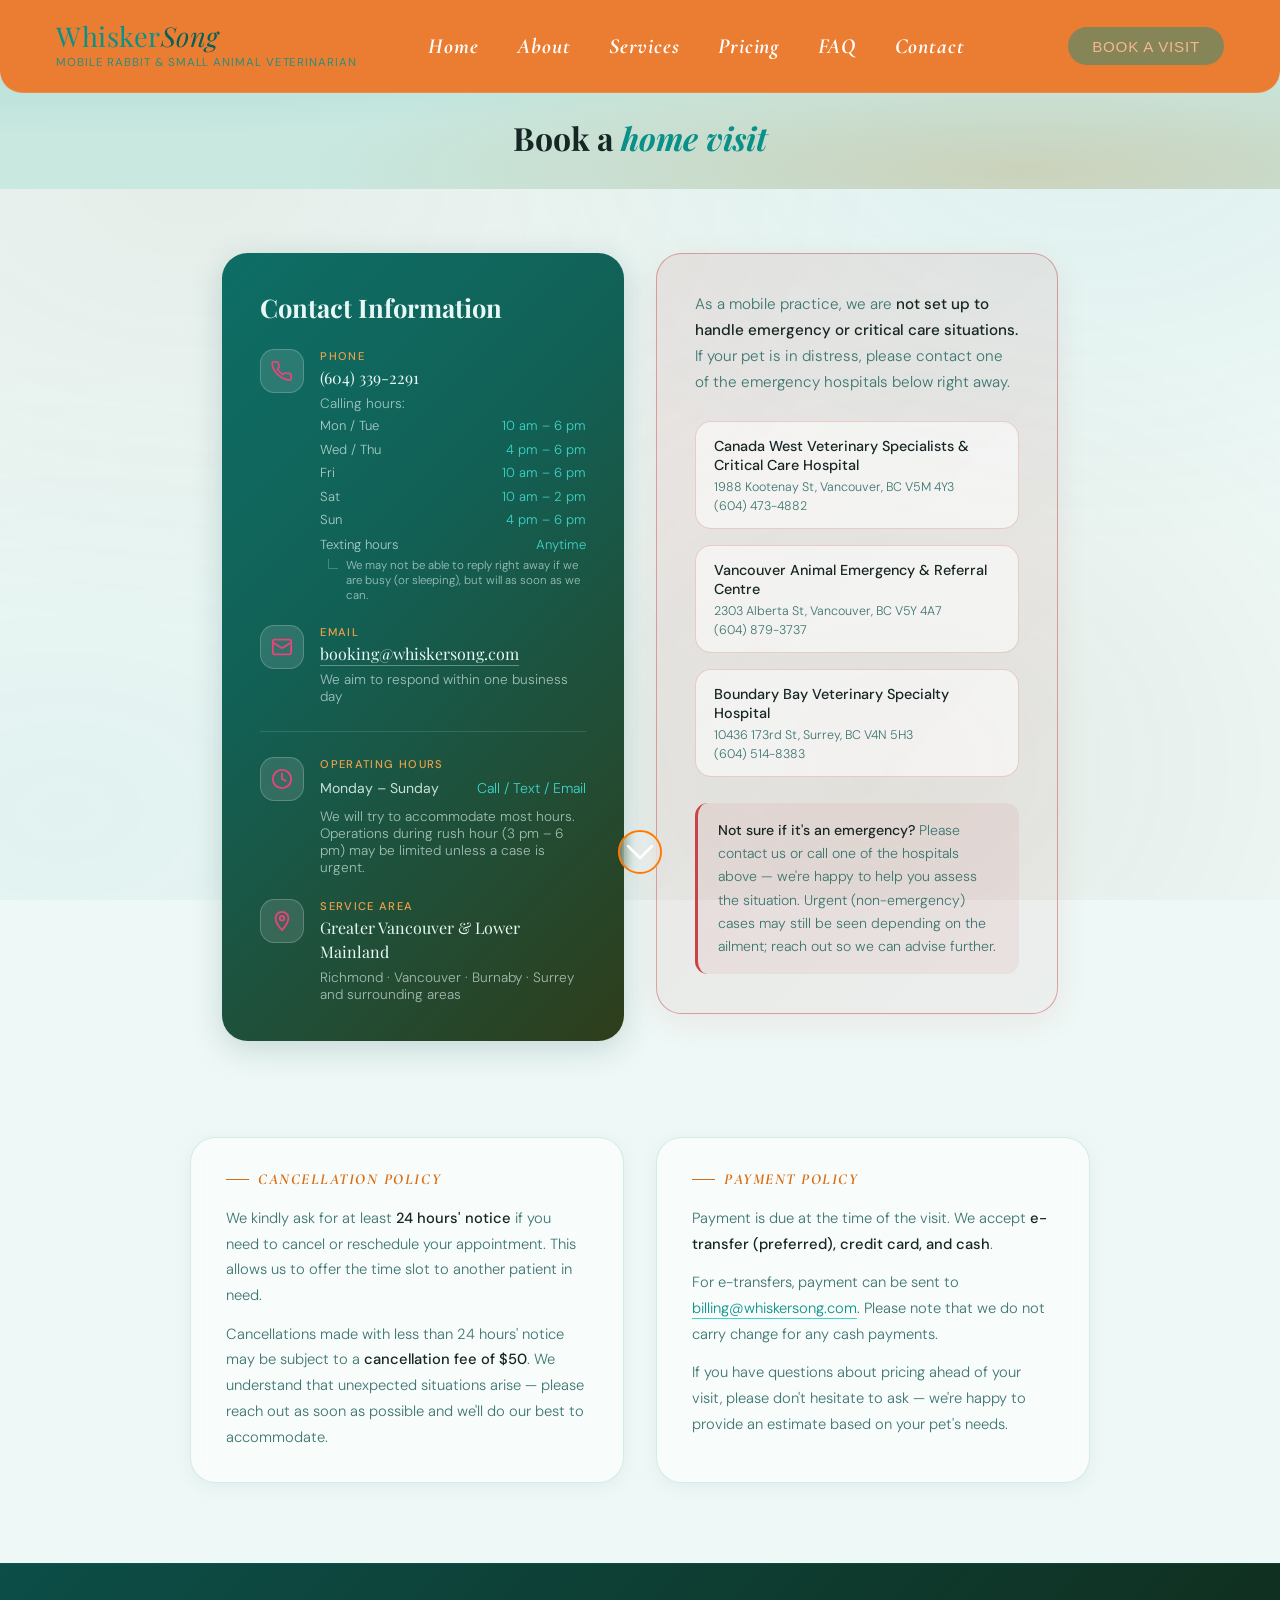
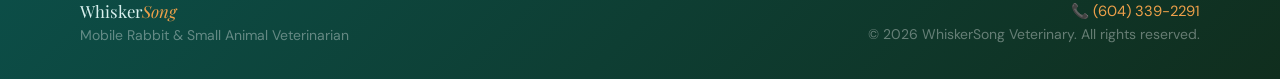
==== commit 5a0da2a0: "Update whiskersong_-_Book_a_Visit.html" ====
--- a/whiskersong_-_Book_a_Visit.html
+++ b/whiskersong_-_Book_a_Visit.html
@@ -2,9 +2,10 @@
 <html lang="en">
 <head>
 <meta charset="UTF-8">
+<meta name="robots" content="noindex, nofollow" />
 <meta name="viewport" content="width=device-width, initial-scale=1.0">
 <title>Book a Visit | WhiskerSong Mobile Rabbit & Small Animal Veterinarian</title>
-<meta name="description" content="Book a home visit with WhiskerSong, mobile veterinarian specializing in rabbits, guinea pigs, chinchillas, rats, hedgehogs, ferrets, and other small animals. Serving Greater Vancouver, BC.">
+<meta name="description" content="Book a home visit with WhiskerSong, mobile veterinarian focusing in rabbits, guinea pigs, chinchillas, rats, hedgehogs, ferrets, and other small animals. Serving Greater Vancouver, BC.">
 <link href="https://fonts.googleapis.com/css2?family=Playfair+Display:ital,wght@0,400;0,600;1,400&family=DM+Sans:wght@300;400;500&family=Cormorant+Garamond:ital,wght@0,500;1,500&display=swap" rel="stylesheet">
 <link rel="stylesheet" href="styles.css">
 <style>
--- a/styles.css
+++ b/styles.css
@@ -94,18 +94,19 @@
 footer {
   background: linear-gradient(135deg, #0c4e48 0%, #102e1e 100%);
   color: rgba(255,255,255,0.5);
-  padding: 3.5rem 5rem;
+  padding: 2.2rem 5rem;
+  border-top: 1px solid rgba(10,144,136,0.2);
   display: flex; justify-content: space-between; align-items: center;
-  border-top: 1px solid rgba(10,144,136,0.2);
+  position: relative; z-index: 1;
 }
-.footer-brand { font-family: 'Playfair Display', serif; font-size: 1.1rem; color: #d8f0ee; margin-bottom: 0.4rem; }
+.footer-brand { font-family: 'Playfair Display', serif; font-size: 1.05rem; color: #d8f0ee; margin-bottom: 0.28rem; }
 .footer-brand span { color: var(--terra-light); font-style: italic; }
-.footer-sub { font-size: 0.8rem; }
+.footer-sub { font-size: 0.875rem; color: rgba(255,255,255,0.36); }
 .footer-links { display: flex; gap: 2rem; list-style: none; }
-.footer-links a { text-decoration: none; font-size: 0.82rem; color: rgba(255,255,255,0.4); transition: color 0.2s; }
+.footer-links a { text-decoration: none; font-size: 0.875rem; color: rgba(255,255,255,0.36); transition: color 0.2s; }
 .footer-links a:hover { color: var(--sage-light); }
-.footer-right { text-align: right; font-size: 0.8rem; }
-.footer-phone { color: var(--terra-light); font-size: 1rem; margin-bottom: 0.3rem; }
+.footer-right { text-align: right; font-size: 0.875rem; color: rgba(255,255,255,0.36); }
+.footer-phone { color: var(--terra-light); font-size: 0.92rem; margin-bottom: 0.22rem; }
 
 /* ── SCROLL INDICATORS ── */
 .scroll-down, .scroll-up {
